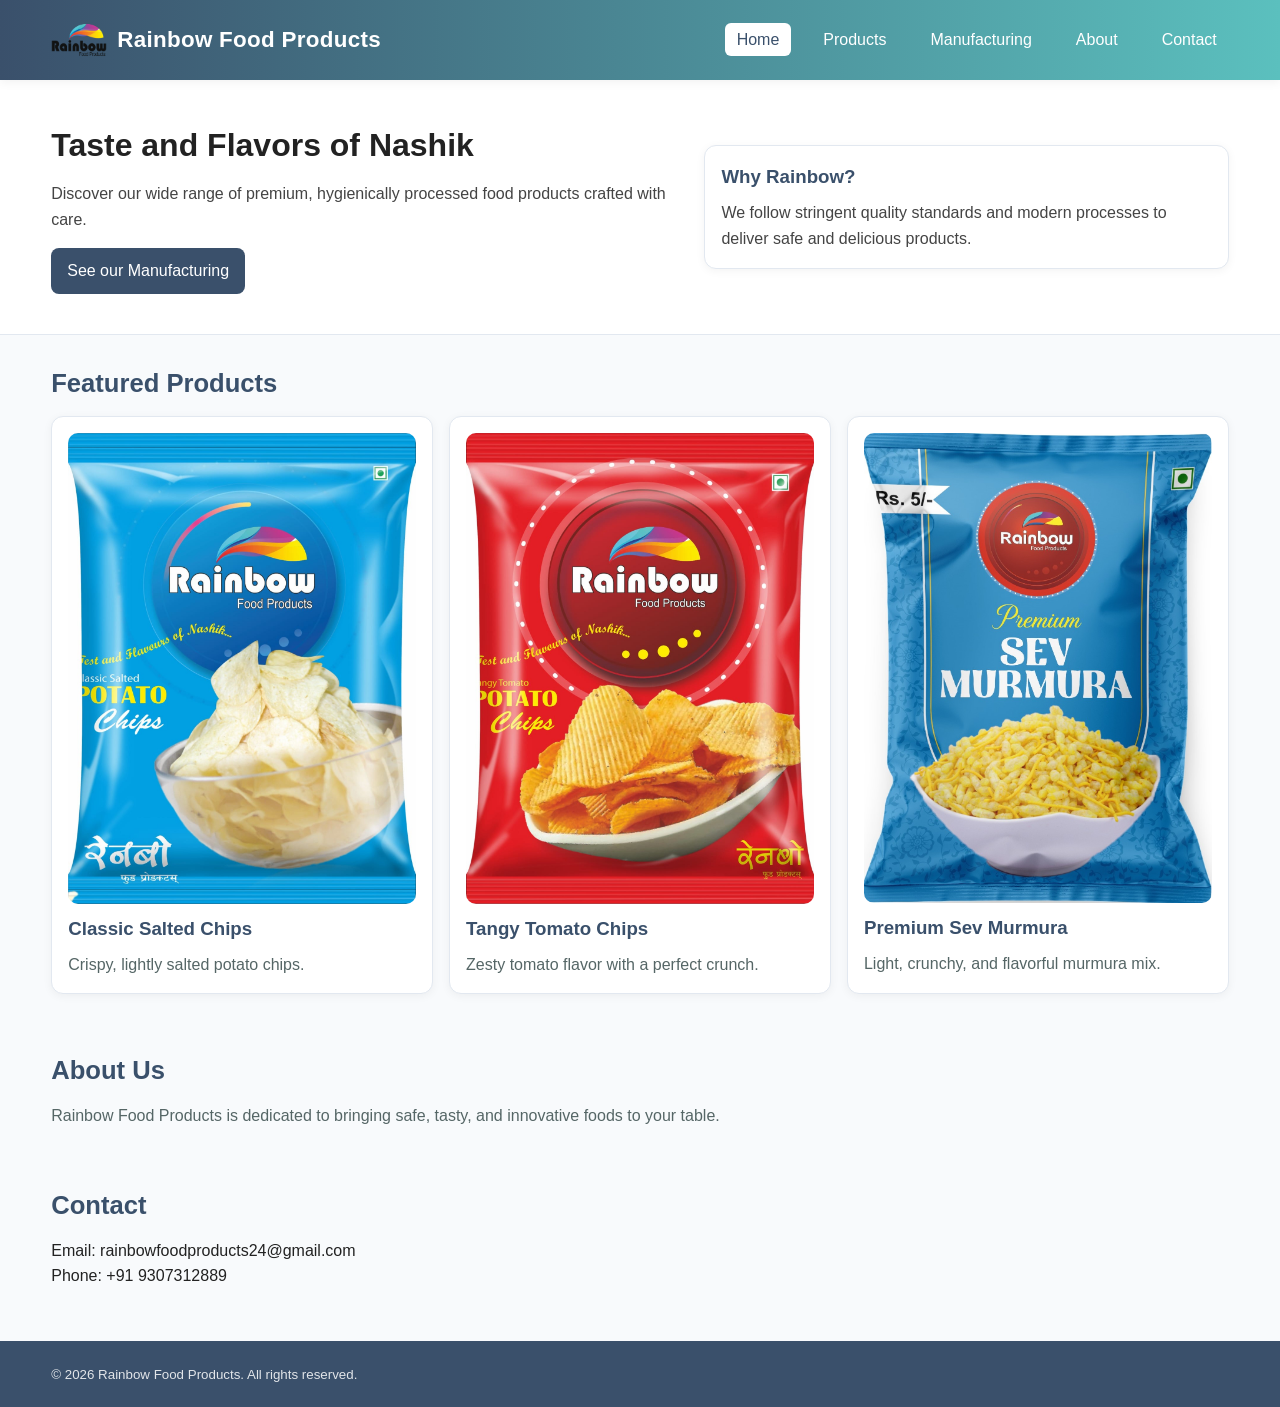
==== index.html @ 9e3a3440 "index updated, products updated" ====
<!DOCTYPE html>
<html lang="en">
<head>
    <meta charset="UTF-8">
    <meta name="viewport" content="width=device-width, initial-scale=1.0">
    <title>Rainbow Food Products</title>
    <link rel="stylesheet" href="style.css">
</head>
<body>
    <header class="header">
        <div class="container header-wrap">
            <div class="brand">
                <img src="logo-final.png" alt="Rainbow Food Products" class="brand-logo">
                <div class="brand-title">Rainbow Food Products</div>
            </div>
            <button class="menu-toggle" id="menuToggle" aria-label="Toggle menu">Menu</button>
            <nav class="nav" id="siteNav">
                <ul class="nav-list">
                    <li><a class="active" href="index.html">Home</a></li>
                    <li><a href="#products">Products</a></li>
                    <li><a href="Manufacturing.html">Manufacturing</a></li>
                    <li><a href="#about">About</a></li>
                    <li><a href="#contact">Contact</a></li>
                </ul>
            </nav>
        </div>
    </header>

    <main>
        <section class="hero">
            <div class="container hero-inner">
                <div>
                    <h1>Taste and Flavors of Nashik</h1>
                    <p class="muted">Discover our wide range of premium, hygienically processed food products crafted with care.</p>
                    <a href="Manufacturing.html" class="cta">See our Manufacturing</a>
                </div>
                <div class="card">
                    <h3>Why Rainbow?</h3>
                    <p>We follow stringent quality standards and modern processes to deliver safe and delicious products.</p>
                </div>
            </div>
        </section>

        <section id="products" class="section">
            <div class="container">
                <h2 class="section-title">Featured Products</h2>
                <div class="grid">
                    <article class="card">
                        <img class="product-image" src="Saltedchips.jpeg" alt="Classic Salted Potato Chips" loading="lazy">
                        <h3>Classic Salted Chips</h3>
                        <p class="muted">Crispy, lightly salted potato chips.</p>
                    </article>
                    <article class="card">
                        <img class="product-image" src="TomatoChips.jpeg" alt="Tangy Tomato Potato Chips" loading="lazy">
                        <h3>Tangy Tomato Chips</h3>
                        <p class="muted">Zesty tomato flavor with a perfect crunch.</p>
                    </article>
                    <article class="card">
                        <img class="product-image" src="Sevmurmura.jpeg" alt="Premium Sev Murmura" loading="lazy">
                        <h3>Premium Sev Murmura</h3>
                        <p class="muted">Light, crunchy, and flavorful murmura mix.</p>
                    </article>
                </div>
            </div>
        </section>

        <section id="about" class="section">
            <div class="container">
                <h2 class="section-title">About Us</h2>
                <p class="muted">Rainbow Food Products is dedicated to bringing safe, tasty, and innovative foods to your table.</p>
            </div>
        </section>

        <section id="contact" class="section">
            <div class="container">
                <h2 class="section-title">Contact</h2>
                <p>Email: rainbowfoodproducts24@gmail.com</p>
                <p>Phone: +91 9307312889</p>
            </div>
        </section>
    </main>

    <footer class="footer">
        <div class="container">
            <small>&copy; <span id="year"></span> Rainbow Food Products. All rights reserved.</small>
        </div>
    </footer>

    <script>
    const toggle = document.getElementById('menuToggle');
    const nav = document.getElementById('siteNav');
    toggle.addEventListener('click', () => {
        nav.classList.toggle('is-open');
    });
    document.getElementById('year').textContent = new Date().getFullYear();
    </script>
</body>
</html>
---- style.css ----
:root {
    --primary-700: #3a506b;
    --primary-500: #5bc0be;
    --accent: #ff6f61;
    --text: #222;
    --bg: #f8fafc;
    --card: #ffffff;
    --muted: #e2e8f0;
}

* {
    margin: 0;
    padding: 0;
    box-sizing: border-box;
}

html, body {
    height: 100%;
}

body {
    font-family: "Segoe UI", Arial, sans-serif;
    background: var(--bg);
    color: var(--text);
    line-height: 1.6;
    display: flex;
    flex-direction: column;
}

.container {
    width: 92%;
    max-width: 1200px;
    margin: 0 auto;
}

/* Header + Nav */
.header {
    background: linear-gradient(90deg, var(--primary-700), var(--primary-500));
    color: #fff;
    position: sticky;
    top: 0;
    z-index: 1000;
    box-shadow: 0 2px 10px rgba(0,0,0,.06);
}

.header-wrap {
    display: flex;
    align-items: center;
    justify-content: space-between;
    padding: 12px 0;
    gap: 16px;
}

.brand {
    display: flex;
    align-items: center;
    gap: 10px;
}

.brand-logo {
    width: 56px;
    height: 56px;
    object-fit: contain;
}

.brand-title {
    font-weight: 700;
    font-size: 1.4rem;
    letter-spacing: .3px;
}

.menu-toggle {
    display: none;
    appearance: none;
    background: transparent;
    border: 2px solid rgba(255,255,255,.65);
    color: #fff;
    border-radius: 8px;
    padding: 6px 10px;
    cursor: pointer;
}

.nav {
    display: block;
}

.nav-list {
    list-style: none;
    display: flex;
    gap: 20px;
}

.nav-list a {
    color: #fff;
    text-decoration: none;
    padding: 8px 12px;
    border-radius: 6px;
    transition: background .2s ease, color .2s ease;
}

.nav-list a:hover,
.nav-list a.active {
    background: #ffffff;
    color: var(--primary-700);
}

/* Main */
main {
    flex: 1 0 auto;
}

.hero {
    background: #ffffff;
    border-bottom: 1px solid var(--muted);
}

.hero-inner {
    padding: 40px 0;
    display: grid;
    grid-template-columns: 1.2fr 1fr;
    gap: 24px;
    align-items: center;
}

.hero h1 {
    font-size: 2rem;
    margin-bottom: 10px;
}

.hero p {
    color: #444;
}

.hero .cta {
    margin-top: 16px;
    display: inline-block;
    background: var(--primary-700);
    color: #fff;
    padding: 10px 16px;
    border-radius: 8px;
    text-decoration: none;
}

.section {
    padding: 28px 0;
}

.section-title {
    font-size: 1.6rem;
    margin-bottom: 12px;
    color: var(--primary-700);
}

.hero, .section { scroll-margin-top: 90px; }

.grid {
    display: grid;
    grid-template-columns: repeat(auto-fit, minmax(240px, 1fr));
    gap: 16px;
}

.card {
    background: var(--card);
    border: 1px solid var(--muted);
    border-radius: 12px;
    padding: 16px;
    box-shadow: 0 2px 10px rgba(0,0,0,.05);
}

.card h3 {
    color: var(--primary-700);
    margin-bottom: 8px;
}

.product-image {
    width: 100%;
    height: auto;
    border-radius: 10px;
    display: block;
    margin-bottom: 10px;
}

.muted {
    color: #566;
}

/* Footer */
.footer {
    background: var(--primary-700);
    color: #fff;
    padding: 20px 0;
    margin-top: 24px;
}

.footer small {
    opacity: .85;
}

/* Responsive */
@media (max-width: 900px) {
    .hero-inner {
        grid-template-columns: 1fr;
        padding: 28px 0;
    }
}

@media (max-width: 800px) {
    .menu-toggle { display: inline-flex; }
    .nav { display: none; }
    .nav.is-open { display: block; width: 100%; }
    .nav-list { flex-direction: column; padding: 12px 0; }
    .nav-list a { padding: 10px 12px; }
}
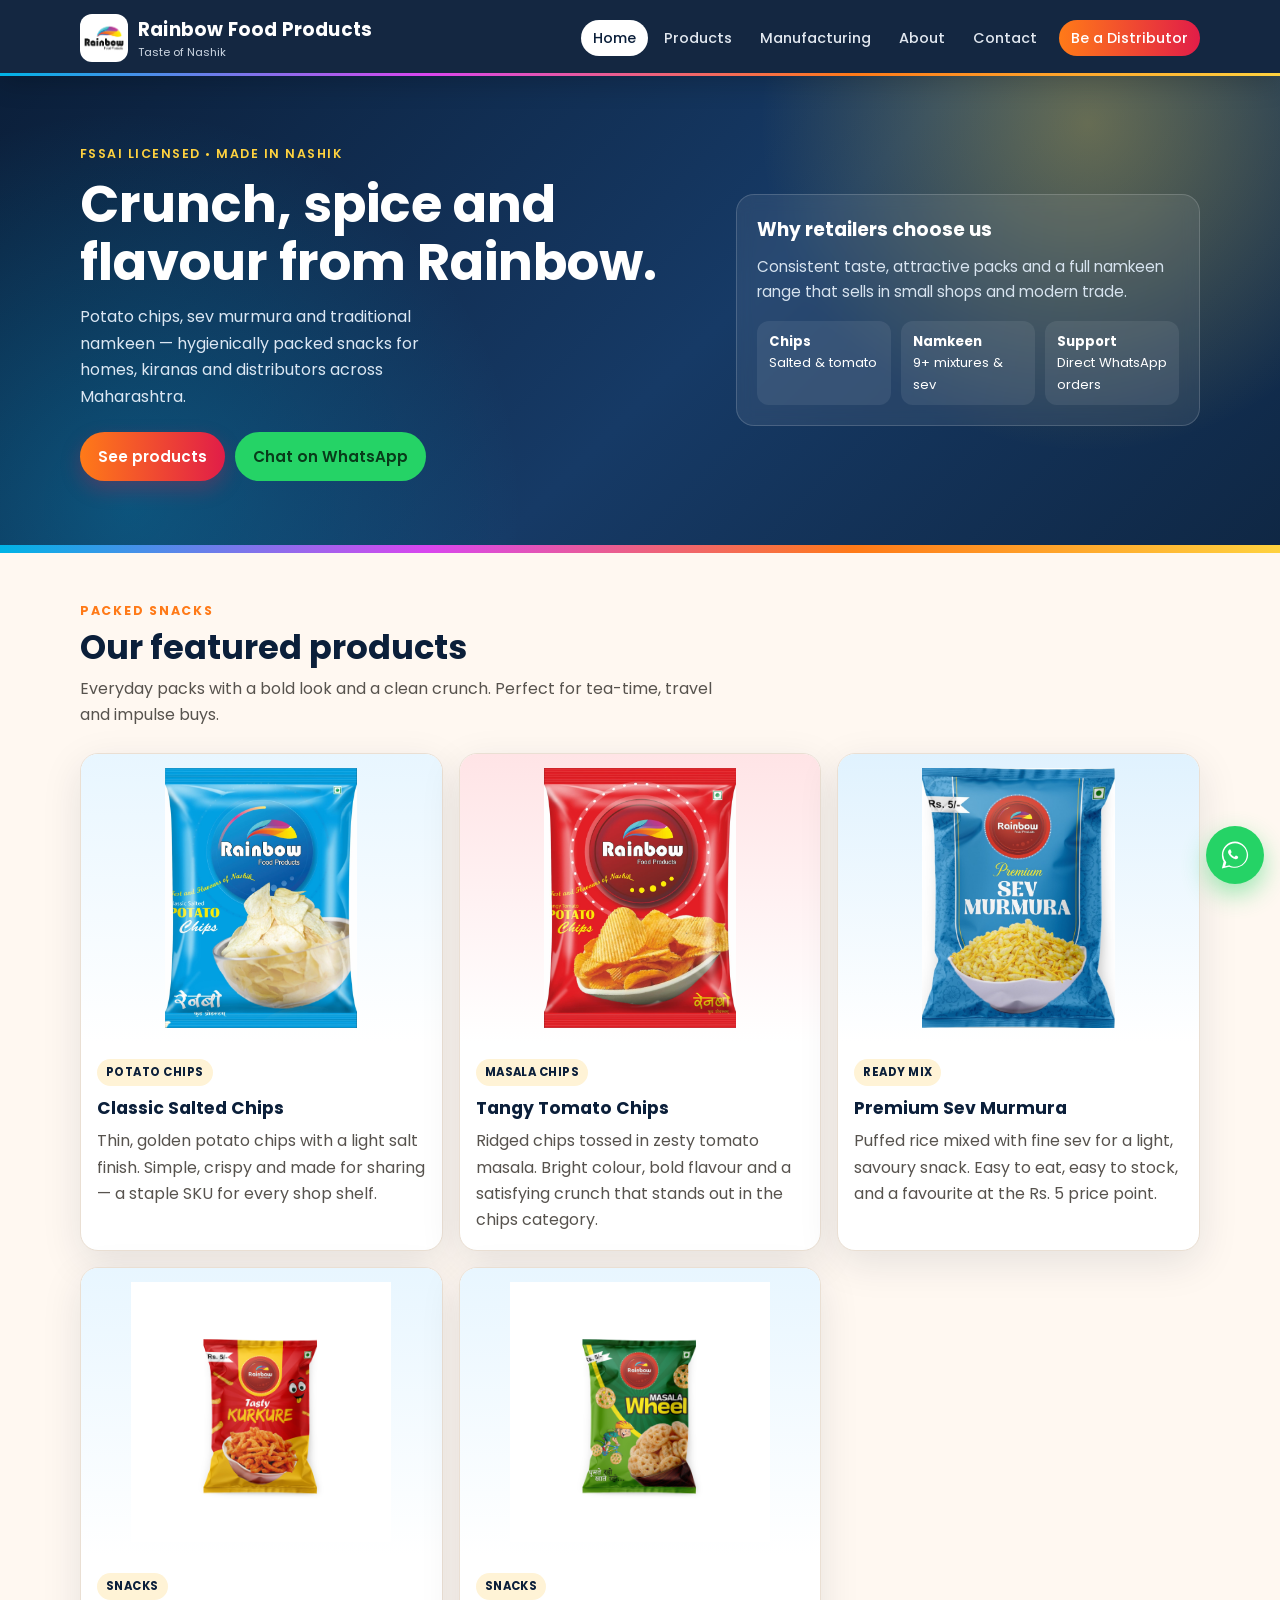
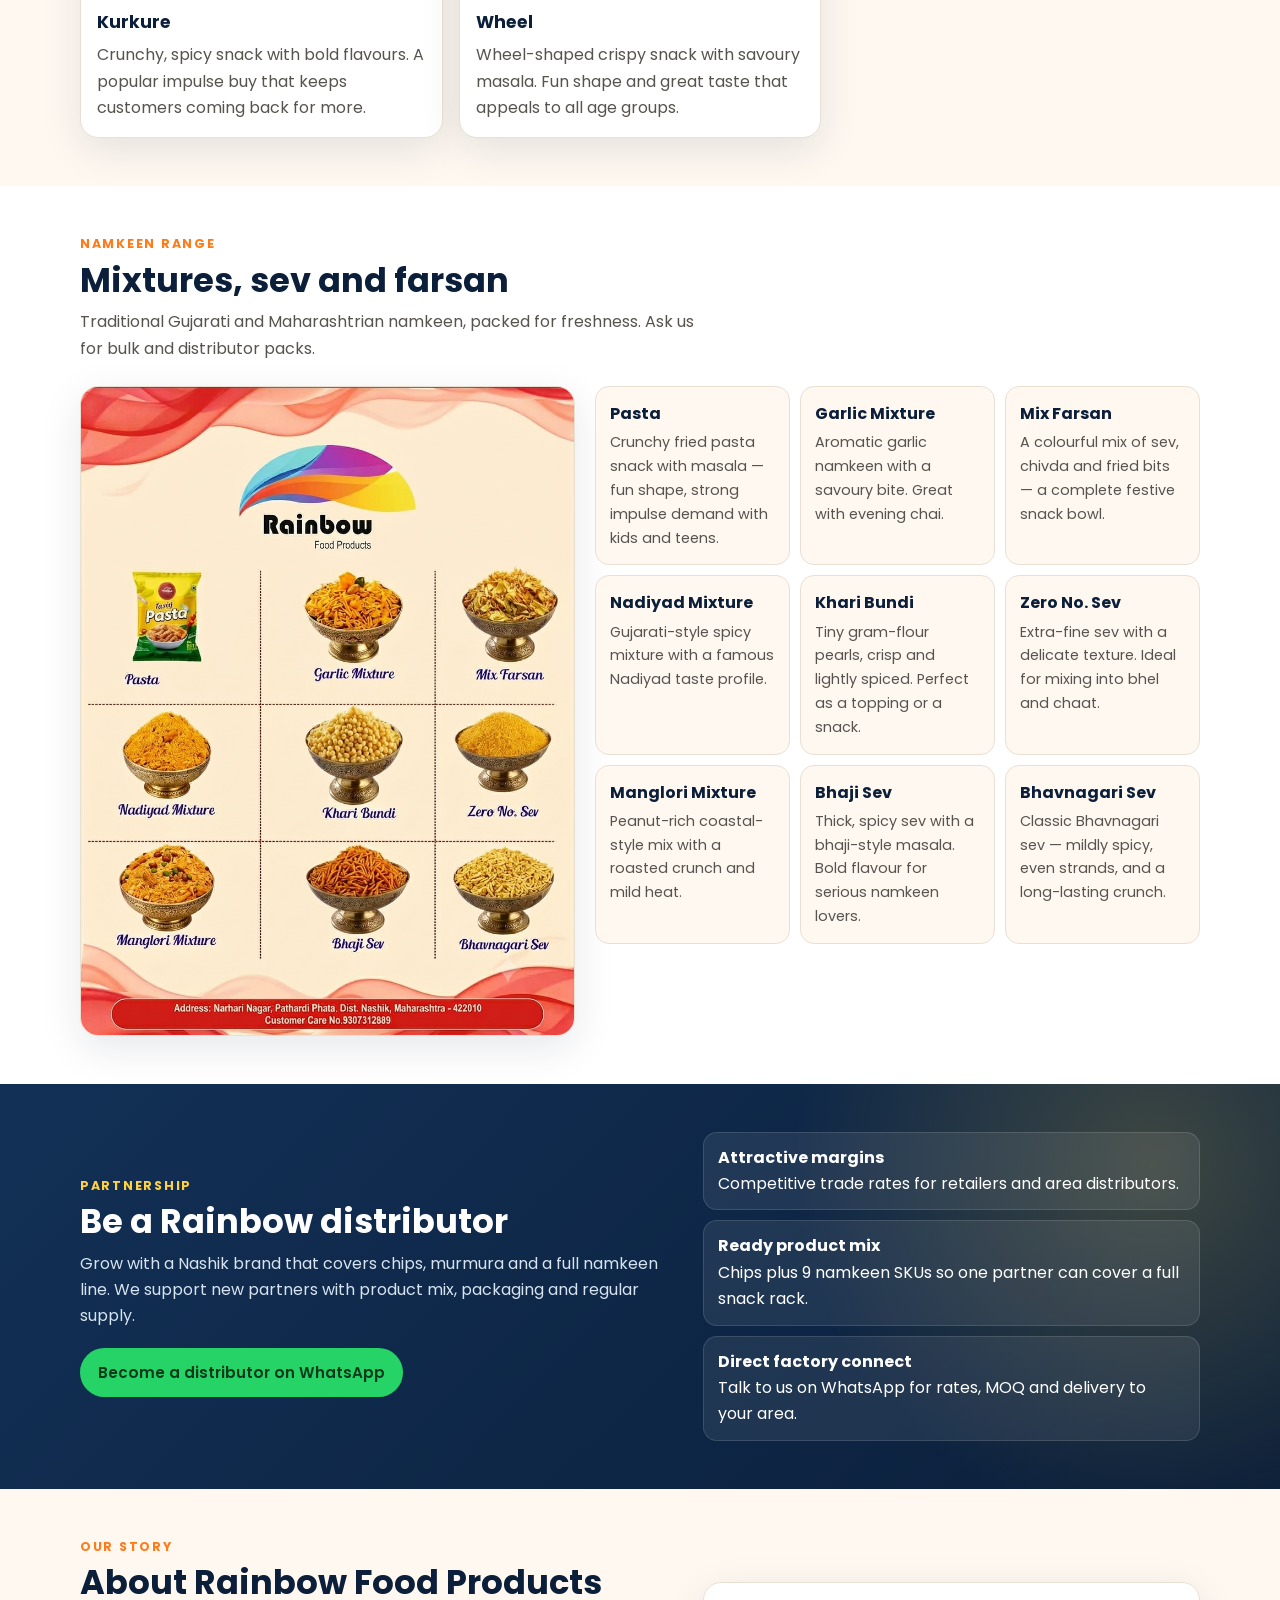
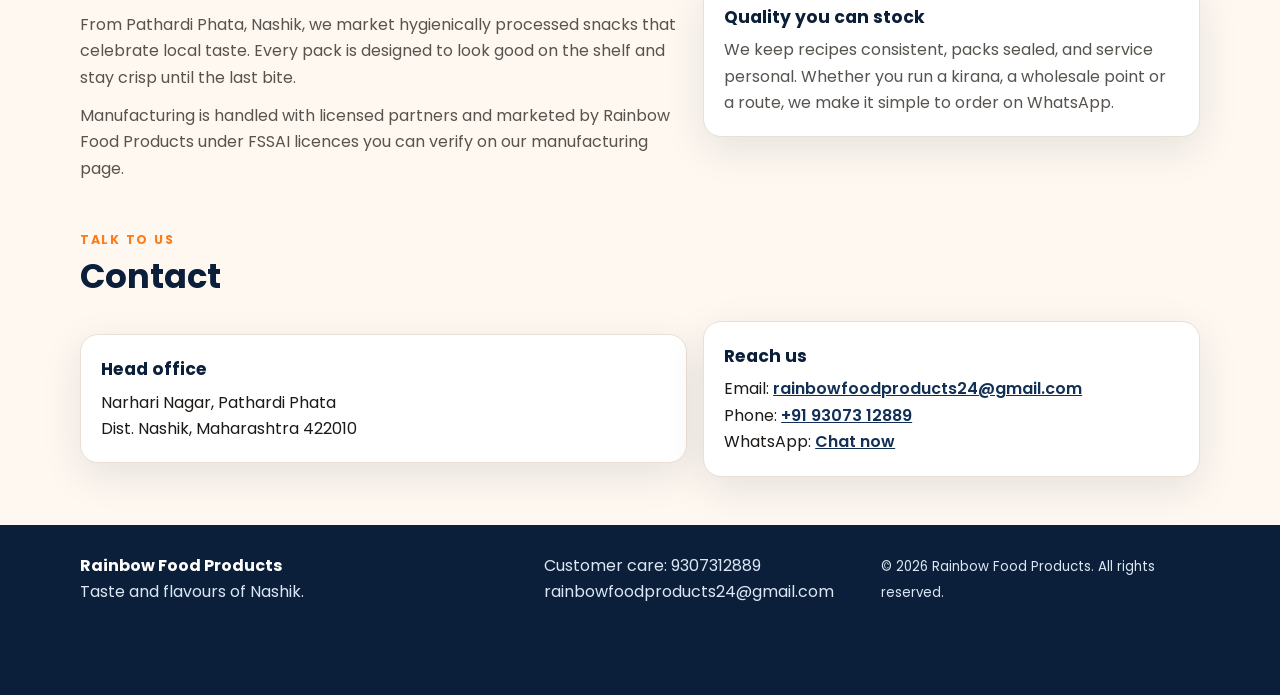
==== commit 75112bad: "new products added" ====
--- a/index.html
+++ b/index.html
@@ -3,17 +3,26 @@
 <head>
     <meta charset="UTF-8">
     <meta name="viewport" content="width=device-width, initial-scale=1.0">
-    <title>Rainbow Food Products</title>
+    <title>Rainbow Food Products | Taste of Nashik</title>
+    <link rel="preconnect" href="https://fonts.googleapis.com">
+    <link rel="preconnect" href="https://fonts.gstatic.com" crossorigin>
+    <link href="https://fonts.googleapis.com/css2?family=Poppins:wght@400;500;600;700&display=swap" rel="stylesheet">
     <link rel="stylesheet" href="style.css">
 </head>
 <body>
+    <a class="skip-link" href="#main">Skip to content</a>
     <header class="header">
         <div class="container header-wrap">
-            <div class="brand">
-                <img src="logo-final.png" alt="Rainbow Food Products" class="brand-logo">
-                <div class="brand-title">Rainbow Food Products</div>
-            </div>
-            <button class="menu-toggle" id="menuToggle" aria-label="Toggle menu">Menu</button>
+            <a class="brand" href="index.html">
+                <img src="logo-final.png" alt="Rainbow Food Products logo" class="brand-logo">
+                <div class="brand-copy">
+                    <div class="brand-title">Rainbow Food Products</div>
+                    <div class="brand-tag">Taste of Nashik</div>
+                </div>
+            </a>
+            <button class="menu-toggle" id="menuToggle" aria-label="Toggle menu" aria-expanded="false">
+                <span></span><span></span><span></span>
+            </button>
             <nav class="nav" id="siteNav">
                 <ul class="nav-list">
                     <li><a class="active" href="index.html">Home</a></li>
@@ -21,80 +30,244 @@
                     <li><a href="Manufacturing.html">Manufacturing</a></li>
                     <li><a href="#about">About</a></li>
                     <li><a href="#contact">Contact</a></li>
+                    <li><a class="nav-cta" href="#distributor">Be a Distributor</a></li>
                 </ul>
             </nav>
         </div>
     </header>
 
-    <main>
+    <main id="main">
         <section class="hero">
             <div class="container hero-inner">
                 <div>
-                    <h1>Taste and Flavors of Nashik</h1>
-                    <p class="muted">Discover our wide range of premium, hygienically processed food products crafted with care.</p>
-                    <a href="Manufacturing.html" class="cta">See our Manufacturing</a>
-                </div>
-                <div class="card">
-                    <h3>Why Rainbow?</h3>
-                    <p>We follow stringent quality standards and modern processes to deliver safe and delicious products.</p>
+                    <p class="eyebrow">FSSAI licensed • Made in Nashik</p>
+                    <h1>Crunch, spice and flavour from Rainbow.</h1>
+                    <p class="lead">Potato chips, sev murmura and traditional namkeen — hygienically packed snacks for homes, kiranas and distributors across Maharashtra.</p>
+                    <div class="hero-actions">
+                        <a class="btn btn-primary" href="#products">See products</a>
+                        <a class="btn btn-whatsapp" href="https://wa.me/919307312889?text=Hello%20Rainbow%20Food%20Products%2C%20I%20want%20to%20enquire%20about%20your%20products." target="_blank" rel="noopener">Chat on WhatsApp</a>
+                    </div>
+                </div>
+                <div class="hero-card">
+                    <h3>Why retailers choose us</h3>
+                    <p>Consistent taste, attractive packs and a full namkeen range that sells in small shops and modern trade.</p>
+                    <div class="trust-row">
+                        <div class="trust-item"><strong>Chips</strong> Salted & tomato</div>
+                        <div class="trust-item"><strong>Namkeen</strong> 9+ mixtures & sev</div>
+                        <div class="trust-item"><strong>Support</strong> Direct WhatsApp orders</div>
+                    </div>
                 </div>
             </div>
         </section>
 
         <section id="products" class="section">
             <div class="container">
-                <h2 class="section-title">Featured Products</h2>
-                <div class="grid">
-                    <article class="card">
-                        <img class="product-image" src="Saltedchips.jpeg" alt="Classic Salted Potato Chips" loading="lazy">
-                        <h3>Classic Salted Chips</h3>
-                        <p class="muted">Crispy, lightly salted potato chips.</p>
-                    </article>
-                    <article class="card">
-                        <img class="product-image" src="TomatoChips.jpeg" alt="Tangy Tomato Potato Chips" loading="lazy">
-                        <h3>Tangy Tomato Chips</h3>
-                        <p class="muted">Zesty tomato flavor with a perfect crunch.</p>
-                    </article>
-                    <article class="card">
-                        <img class="product-image" src="Sevmurmura.jpeg" alt="Premium Sev Murmura" loading="lazy">
-                        <h3>Premium Sev Murmura</h3>
-                        <p class="muted">Light, crunchy, and flavorful murmura mix.</p>
-                    </article>
-                </div>
+                <div class="section-head">
+                    <p class="section-kicker">Packed snacks</p>
+                    <h2 class="section-title">Our featured products</h2>
+                    <p class="section-copy">Everyday packs with a bold look and a clean crunch. Perfect for tea-time, travel and impulse buys.</p>
+                </div>
+                <div class="grid product-grid">
+                    <article class="card">
+                        <div class="product-image-wrap">
+                            <img class="product-image" src="Saltedchips.jpeg" alt="Rainbow Classic Salted Potato Chips pack" loading="lazy">
+                        </div>
+                        <div class="card-body">
+                            <span class="chip">Potato chips</span>
+                            <h3>Classic Salted Chips</h3>
+                            <p class="muted">Thin, golden potato chips with a light salt finish. Simple, crispy and made for sharing — a staple SKU for every shop shelf.</p>
+                        </div>
+                    </article>
+                    <article class="card">
+                        <div class="product-image-wrap tomato">
+                            <img class="product-image" src="TomatoChips.jpeg" alt="Rainbow Tangy Tomato Potato Chips pack" loading="lazy">
+                        </div>
+                        <div class="card-body">
+                            <span class="chip">Masala chips</span>
+                            <h3>Tangy Tomato Chips</h3>
+                            <p class="muted">Ridged chips tossed in zesty tomato masala. Bright colour, bold flavour and a satisfying crunch that stands out in the chips category.</p>
+                        </div>
+                    </article>
+                    <article class="card">
+                        <div class="product-image-wrap sev">
+                            <img class="product-image" src="Sevmurmura.jpeg" alt="Rainbow Premium Sev Murmura pack" loading="lazy">
+                        </div>
+                        <div class="card-body">
+                            <span class="chip">Ready mix</span>
+                            <h3>Premium Sev Murmura</h3>
+                            <p class="muted">Puffed rice mixed with fine sev for a light, savoury snack. Easy to eat, easy to stock, and a favourite at the Rs. 5 price point.</p>
+                        </div>
+                    </article>
+                    <article class="card">
+                        <div class="product-image-wrap">
+                            <img class="product-image" src="kurkure.jpeg" alt="Rainbow Kurkure pack" loading="lazy">
+                        </div>
+                        <div class="card-body">
+                            <span class="chip">Snacks</span>
+                            <h3>Kurkure</h3>
+                            <p class="muted">Crunchy, spicy snack with bold flavours. A popular impulse buy that keeps customers coming back for more.</p>
+                        </div>
+                    </article>
+                    <article class="card">
+                        <div class="product-image-wrap">
+                            <img class="product-image" src="wheel.jpeg" alt="Rainbow Wheel snack pack" loading="lazy">
+                        </div>
+                        <div class="card-body">
+                            <span class="chip">Snacks</span>
+                            <h3>Wheel</h3>
+                            <p class="muted">Wheel-shaped crispy snack with savoury masala. Fun shape and great taste that appeals to all age groups.</p>
+                        </div>
+                    </article>
+                </div>
+            </div>
+        </section>
+
+        <section id="namkeen" class="section namkeen">
+            <div class="container">
+                <div class="section-head">
+                    <p class="section-kicker">Namkeen range</p>
+                    <h2 class="section-title">Mixtures, sev and farsan</h2>
+                    <p class="section-copy">Traditional Gujarati and Maharashtrian namkeen, packed for freshness. Ask us for bulk and distributor packs.</p>
+                </div>
+                <div class="brochure-panel">
+                    <figure class="brochure-shot">
+                        <img src="Brochure.png" alt="Rainbow Food Products namkeen brochure showing pasta, mixtures and sev">
+                    </figure>
+                    <!-- <figure class="brochure-shot">
+                        <img src="packets_brouche.png" alt="Rainbow Food Products packets brochure">
+                    </figure> -->
+                    <div class="namkeen-grid">
+                        <article class="namkeen-item">
+                            <h3>Pasta</h3>
+                            <p>Crunchy fried pasta snack with masala — fun shape, strong impulse demand with kids and teens.</p>
+                        </article>
+                        <article class="namkeen-item">
+                            <h3>Garlic Mixture</h3>
+                            <p>Aromatic garlic namkeen with a savoury bite. Great with evening chai.</p>
+                        </article>
+                        <article class="namkeen-item">
+                            <h3>Mix Farsan</h3>
+                            <p>A colourful mix of sev, chivda and fried bits — a complete festive snack bowl.</p>
+                        </article>
+                        <article class="namkeen-item">
+                            <h3>Nadiyad Mixture</h3>
+                            <p>Gujarati-style spicy mixture with a famous Nadiyad taste profile.</p>
+                        </article>
+                        <article class="namkeen-item">
+                            <h3>Khari Bundi</h3>
+                            <p>Tiny gram-flour pearls, crisp and lightly spiced. Perfect as a topping or a snack.</p>
+                        </article>
+                        <article class="namkeen-item">
+                            <h3>Zero No. Sev</h3>
+                            <p>Extra-fine sev with a delicate texture. Ideal for mixing into bhel and chaat.</p>
+                        </article>
+                        <article class="namkeen-item">
+                            <h3>Manglori Mixture</h3>
+                            <p>Peanut-rich coastal-style mix with a roasted crunch and mild heat.</p>
+                        </article>
+                        <article class="namkeen-item">
+                            <h3>Bhaji Sev</h3>
+                            <p>Thick, spicy sev with a bhaji-style masala. Bold flavour for serious namkeen lovers.</p>
+                        </article>
+                        <article class="namkeen-item">
+                            <h3>Bhavnagari Sev</h3>
+                            <p>Classic Bhavnagari sev — mildly spicy, even strands, and a long-lasting crunch.</p>
+                        </article>
+                    </div>
+                </div>
+            </div>
+        </section>
+
+        <section id="distributor" class="section distributor">
+            <div class="container distributor-box">
+                <div>
+                    <p class="section-kicker">Partnership</p>
+                    <h2 class="section-title">Be a Rainbow distributor</h2>
+                    <p class="section-copy">Grow with a Nashik brand that covers chips, murmura and a full namkeen line. We support new partners with product mix, packaging and regular supply.</p>
+                    <div class="hero-actions" style="margin-top: 18px;">
+                        <a class="btn btn-whatsapp" href="https://wa.me/919307312889?text=Hello%20Rainbow%20Food%20Products%2C%20I%20am%20interested%20in%20becoming%20a%20distributor.%20Please%20share%20details." target="_blank" rel="noopener">Become a distributor on WhatsApp</a>
+                    </div>
+                </div>
+                <ul class="perk-list">
+                    <li><strong>Attractive margins</strong><br>Competitive trade rates for retailers and area distributors.</li>
+                    <li><strong>Ready product mix</strong><br>Chips plus 9 namkeen SKUs so one partner can cover a full snack rack.</li>
+                    <li><strong>Direct factory connect</strong><br>Talk to us on WhatsApp for rates, MOQ and delivery to your area.</li>
+                </ul>
             </div>
         </section>
 
         <section id="about" class="section">
+            <div class="container about-grid">
+                <div>
+                    <p class="section-kicker">Our story</p>
+                    <h2 class="section-title">About Rainbow Food Products</h2>
+                    <p class="section-copy">From Pathardi Phata, Nashik, we market hygienically processed snacks that celebrate local taste. Every pack is designed to look good on the shelf and stay crisp until the last bite.</p>
+                    <p class="section-copy" style="margin-top: 12px;">Manufacturing is handled with licensed partners and marketed by Rainbow Food Products under FSSAI licences you can verify on our manufacturing page.</p>
+                </div>
+                <article class="card info-card">
+                    <h3>Quality you can stock</h3>
+                    <p class="muted">We keep recipes consistent, packs sealed, and service personal. Whether you run a kirana, a wholesale point or a route, we make it simple to order on WhatsApp.</p>
+                </article>
+            </div>
+        </section>
+
+        <section id="contact" class="section" style="padding-top: 0;">
             <div class="container">
-                <h2 class="section-title">About Us</h2>
-                <p class="muted">Rainbow Food Products is dedicated to bringing safe, tasty, and innovative foods to your table.</p>
-            </div>
-        </section>
-
-        <section id="contact" class="section">
-            <div class="container">
-                <h2 class="section-title">Contact</h2>
-                <p>Email: rainbowfoodproducts24@gmail.com</p>
-                <p>Phone: +91 9307312889</p>
+                <div class="section-head">
+                    <p class="section-kicker">Talk to us</p>
+                    <h2 class="section-title">Contact</h2>
+                </div>
+                <div class="info-grid">
+                    <article class="card info-card">
+                        <h3>Head office</h3>
+                        <p>Narhari Nagar, Pathardi Phata<br>Dist. Nashik, Maharashtra 422010</p>
+                    </article>
+                    <article class="card info-card">
+                        <h3>Reach us</h3>
+                        <p>Email: <a href="mailto:rainbowfoodproducts24@gmail.com">rainbowfoodproducts24@gmail.com</a></p>
+                        <p>Phone: <a href="tel:+919307312889">+91 93073 12889</a></p>
+                        <p>WhatsApp: <a href="https://wa.me/919307312889" target="_blank" rel="noopener">Chat now</a></p>
+                    </article>
+                </div>
             </div>
         </section>
     </main>
 
     <footer class="footer">
-        <div class="container">
-            <small>&copy; <span id="year"></span> Rainbow Food Products. All rights reserved.</small>
+        <div class="container footer-wrap">
+            <div>
+                <strong>Rainbow Food Products</strong>
+                <p>Taste and flavours of Nashik.</p>
+            </div>
+            <div>
+                <p>Customer care: 9307312889</p>
+                <p>rainbowfoodproducts24@gmail.com</p>
+            </div>
+            <div>
+                <small>&copy; <span id="year"></span> Rainbow Food Products. All rights reserved.</small>
+            </div>
         </div>
     </footer>
+
+    <a class="wa-float" href="https://wa.me/919307312889?text=Hello%20Rainbow%20Food%20Products%2C%20I%20would%20like%20to%20know%20more." target="_blank" rel="noopener" aria-label="Chat on WhatsApp">
+        <svg viewBox="0 0 32 32" aria-hidden="true"><path d="M19.11 17.47c-.27-.14-1.6-.79-1.85-.88-.25-.09-.43-.14-.61.14-.18.27-.7.88-.86 1.06-.16.18-.32.2-.59.07-.27-.14-1.15-.42-2.19-1.35-.81-.72-1.36-1.61-1.52-1.88-.16-.27-.02-.42.12-.55.12-.12.27-.32.41-.48.14-.16.18-.27.27-.45.09-.18.05-.34-.02-.48-.07-.14-.61-1.47-.84-2.01-.22-.53-.45-.46-.61-.46h-.52c-.18 0-.48.07-.73.34-.25.27-.96.94-.96 2.29s.98 2.65 1.12 2.83c.14.18 1.93 2.95 4.67 4.14 1.74.75 2.18.82 2.96.69.45-.08 1.6-.65 1.83-1.28.23-.63.23-1.17.16-1.28-.07-.11-.25-.18-.52-.32zM16.02 28.5h-.02c-2.13 0-4.23-.57-6.06-1.66L5.5 28l1.2-4.35A12.44 12.44 0 0 1 3.5 16c0-6.9 5.62-12.5 12.53-12.5 3.35 0 6.5 1.3 8.87 3.67A12.44 12.44 0 0 1 28.55 16c0 6.9-5.62 12.5-12.53 12.5zm0-27C8.42 1.5 2.02 7.9 2.02 16c0 2.47.65 4.88 1.89 7.01L2 30.5l7.66-1.84A13.97 13.97 0 0 0 16 29.5c7.6 0 14-6.4 14-13.5S23.6 1.5 16.02 1.5z"/></svg>
+        <span>WhatsApp</span>
+    </a>
 
     <script>
     const toggle = document.getElementById('menuToggle');
     const nav = document.getElementById('siteNav');
     toggle.addEventListener('click', () => {
-        nav.classList.toggle('is-open');
+        const open = nav.classList.toggle('is-open');
+        toggle.setAttribute('aria-expanded', open);
+    });
+    nav.querySelectorAll('a').forEach((link) => {
+        link.addEventListener('click', () => {
+            nav.classList.remove('is-open');
+            toggle.setAttribute('aria-expanded', 'false');
+        });
     });
     document.getElementById('year').textContent = new Date().getFullYear();
     </script>
 </body>
 </html>
-
-
--- a/style.css
+++ b/style.css
@@ -1,11 +1,20 @@
 :root {
-    --primary-700: #3a506b;
-    --primary-500: #5bc0be;
-    --accent: #ff6f61;
-    --text: #222;
-    --bg: #f8fafc;
-    --card: #ffffff;
-    --muted: #e2e8f0;
+    --navy: #0b1f3a;
+    --navy-soft: #123056;
+    --cyan: #00b4e6;
+    --magenta: #d946ef;
+    --orange: #ff7a18;
+    --gold: #ffd23f;
+    --red: #e11d48;
+    --cream: #fff8f1;
+    --surface: #ffffff;
+    --text: #1c1917;
+    --muted: #57534e;
+    --line: #eadfd3;
+    --whatsapp: #25d366;
+    --shadow: 0 12px 40px rgba(11, 31, 58, 0.1);
+    --radius: 18px;
+    --header-h: 76px;
 }
 
 * {
@@ -14,202 +23,676 @@
     box-sizing: border-box;
 }
 
-html, body {
-    height: 100%;
+html {
+    scroll-behavior: smooth;
 }
 
 body {
-    font-family: "Segoe UI", Arial, sans-serif;
-    background: var(--bg);
+    font-family: "Poppins", "Segoe UI", Arial, sans-serif;
+    background: var(--cream);
     color: var(--text);
-    line-height: 1.6;
-    display: flex;
-    flex-direction: column;
+    line-height: 1.65;
+    min-height: 100%;
+}
+
+img {
+    max-width: 100%;
+    display: block;
+}
+
+a {
+    color: inherit;
 }
 
 .container {
-    width: 92%;
-    max-width: 1200px;
+    width: min(1120px, calc(100% - 32px));
     margin: 0 auto;
 }
 
-/* Header + Nav */
+.skip-link {
+    position: absolute;
+    left: -999px;
+    top: 8px;
+}
+
+.skip-link:focus {
+    left: 12px;
+    z-index: 2000;
+    background: #fff;
+    padding: 8px 12px;
+    border-radius: 8px;
+}
+
+/* Header */
 .header {
-    background: linear-gradient(90deg, var(--primary-700), var(--primary-500));
-    color: #fff;
-    position: sticky;
+    position: fixed;
     top: 0;
+    left: 0;
+    right: 0;
     z-index: 1000;
-    box-shadow: 0 2px 10px rgba(0,0,0,.06);
+    background: rgba(11, 31, 58, 0.96);
+    backdrop-filter: blur(10px);
+    box-shadow: 0 8px 24px rgba(0, 0, 0, 0.18);
+}
+
+.header::after {
+    content: "";
+    position: absolute;
+    left: 0;
+    right: 0;
+    bottom: 0;
+    height: 3px;
+    background: linear-gradient(90deg, var(--cyan), var(--magenta), var(--orange), var(--gold));
 }
 
 .header-wrap {
     display: flex;
     align-items: center;
     justify-content: space-between;
-    padding: 12px 0;
-    gap: 16px;
+    min-height: var(--header-h);
+    gap: 12px;
 }
 
 .brand {
     display: flex;
     align-items: center;
     gap: 10px;
+    text-decoration: none;
+    color: #fff;
+    min-width: 0;
 }
 
 .brand-logo {
-    width: 56px;
-    height: 56px;
+    width: 48px;
+    height: 48px;
     object-fit: contain;
+    background: #fff;
+    border-radius: 12px;
+    padding: 4px;
+    flex-shrink: 0;
+}
+
+.brand-copy {
+    min-width: 0;
 }
 
 .brand-title {
     font-weight: 700;
-    font-size: 1.4rem;
-    letter-spacing: .3px;
+    font-size: 0.98rem;
+    letter-spacing: 0.2px;
+    white-space: nowrap;
+}
+
+.brand-tag {
+    font-size: 0.7rem;
+    color: #cbd5e1;
+    margin-top: -2px;
 }
 
 .menu-toggle {
     display: none;
-    appearance: none;
-    background: transparent;
-    border: 2px solid rgba(255,255,255,.65);
-    color: #fff;
-    border-radius: 8px;
-    padding: 6px 10px;
+    width: 44px;
+    height: 44px;
+    border: 0;
+    border-radius: 12px;
+    background: rgba(255, 255, 255, 0.08);
     cursor: pointer;
-}
-
-.nav {
+    flex-direction: column;
+    align-items: center;
+    justify-content: center;
+    gap: 5px;
+}
+
+.menu-toggle span {
     display: block;
+    width: 20px;
+    height: 2px;
+    background: #fff;
+    border-radius: 2px;
+    transition: transform 0.2s ease, opacity 0.2s ease;
 }
 
 .nav-list {
     list-style: none;
     display: flex;
-    gap: 20px;
+    align-items: center;
+    gap: 4px;
 }
 
 .nav-list a {
-    color: #fff;
+    color: #e2e8f0;
     text-decoration: none;
+    font-size: 0.9rem;
+    font-weight: 500;
     padding: 8px 12px;
-    border-radius: 6px;
-    transition: background .2s ease, color .2s ease;
+    border-radius: 999px;
+    white-space: nowrap;
 }
 
 .nav-list a:hover,
 .nav-list a.active {
-    background: #ffffff;
-    color: var(--primary-700);
-}
-
-/* Main */
+    background: #fff;
+    color: var(--navy);
+}
+
+.nav-list a.nav-cta {
+    background: linear-gradient(90deg, var(--orange), var(--red));
+    color: #fff;
+    margin-left: 6px;
+}
+
+.nav-list a.nav-cta:hover {
+    background: #fff;
+    color: var(--red);
+}
+
 main {
-    flex: 1 0 auto;
-}
-
+    padding-top: var(--header-h);
+}
+
+.section,
+.hero,
+.page-hero {
+    scroll-margin-top: calc(var(--header-h) + 12px);
+}
+
+/* Hero */
 .hero {
-    background: #ffffff;
-    border-bottom: 1px solid var(--muted);
+    position: relative;
+    overflow: hidden;
+    color: #fff;
+    background:
+        radial-gradient(circle at 85% 10%, rgba(255, 210, 63, 0.35), transparent 28%),
+        radial-gradient(circle at 10% 90%, rgba(0, 180, 230, 0.28), transparent 32%),
+        linear-gradient(135deg, #0b1f3a 0%, #163a66 55%, #0f2744 100%);
+}
+
+.hero::after {
+    content: "";
+    position: absolute;
+    left: 0;
+    right: 0;
+    bottom: 0;
+    height: 8px;
+    background: linear-gradient(90deg, var(--cyan), var(--magenta), var(--orange), var(--gold));
 }
 
 .hero-inner {
-    padding: 40px 0;
-    display: grid;
-    grid-template-columns: 1.2fr 1fr;
-    gap: 24px;
-    align-items: center;
+    display: grid;
+    gap: 28px;
+    padding: 36px 0 48px;
+}
+
+.eyebrow {
+    display: inline-flex;
+    align-items: center;
+    gap: 8px;
+    font-size: 0.78rem;
+    letter-spacing: 0.12em;
+    text-transform: uppercase;
+    color: var(--gold);
+    font-weight: 600;
+    margin-bottom: 10px;
 }
 
 .hero h1 {
-    font-size: 2rem;
-    margin-bottom: 10px;
-}
-
-.hero p {
-    color: #444;
-}
-
-.hero .cta {
+    font-size: clamp(1.8rem, 7vw, 3.2rem);
+    line-height: 1.15;
+    margin-bottom: 12px;
+}
+
+.hero p.lead {
+    color: #dbe7f3;
+    max-width: 38ch;
+    margin-bottom: 22px;
+}
+
+.hero-actions {
+    display: flex;
+    flex-wrap: wrap;
+    gap: 10px;
+}
+
+.btn {
+    display: inline-flex;
+    align-items: center;
+    justify-content: center;
+    gap: 8px;
+    text-decoration: none;
+    border: 0;
+    cursor: pointer;
+    font-weight: 600;
+    font-size: 0.95rem;
+    padding: 12px 18px;
+    border-radius: 999px;
+    transition: transform 0.15s ease, box-shadow 0.15s ease;
+}
+
+.btn:active {
+    transform: translateY(1px);
+}
+
+.btn-primary {
+    background: linear-gradient(90deg, var(--orange), var(--red));
+    color: #fff;
+    box-shadow: 0 8px 20px rgba(225, 29, 72, 0.28);
+}
+
+.btn-ghost {
+    background: rgba(255, 255, 255, 0.1);
+    color: #fff;
+    border: 1px solid rgba(255, 255, 255, 0.22);
+}
+
+.btn-whatsapp {
+    background: var(--whatsapp);
+    color: #083b1a;
+}
+
+.hero-card {
+    background: rgba(255, 255, 255, 0.08);
+    border: 1px solid rgba(255, 255, 255, 0.16);
+    border-radius: var(--radius);
+    padding: 20px;
+    backdrop-filter: blur(8px);
+}
+
+.hero-card h3 {
+    margin-bottom: 8px;
+}
+
+.hero-card p {
+    color: #d7e3ef;
+    font-size: 0.95rem;
+}
+
+.trust-row {
+    display: grid;
+    grid-template-columns: 1fr 1fr;
+    gap: 10px;
     margin-top: 16px;
-    display: inline-block;
-    background: var(--primary-700);
-    color: #fff;
-    padding: 10px 16px;
-    border-radius: 8px;
-    text-decoration: none;
-}
-
+}
+
+.trust-item {
+    background: rgba(255, 255, 255, 0.08);
+    border-radius: 12px;
+    padding: 10px 12px;
+    font-size: 0.82rem;
+}
+
+.trust-item strong {
+    display: block;
+    color: #fff;
+}
+
+/* Sections */
 .section {
-    padding: 28px 0;
+    padding: 48px 0;
+}
+
+.section-head {
+    max-width: 640px;
+    margin-bottom: 24px;
+}
+
+.section-kicker {
+    color: var(--orange);
+    font-size: 0.78rem;
+    font-weight: 700;
+    letter-spacing: 0.14em;
+    text-transform: uppercase;
 }
 
 .section-title {
-    font-size: 1.6rem;
-    margin-bottom: 12px;
-    color: var(--primary-700);
-}
-
-.hero, .section { scroll-margin-top: 90px; }
+    font-size: clamp(1.5rem, 4vw, 2.1rem);
+    color: var(--navy);
+    line-height: 1.2;
+    margin: 6px 0 8px;
+}
+
+.section-copy {
+    color: var(--muted);
+}
 
 .grid {
     display: grid;
-    grid-template-columns: repeat(auto-fit, minmax(240px, 1fr));
     gap: 16px;
 }
 
+.product-grid {
+    grid-template-columns: 1fr;
+}
+
 .card {
-    background: var(--card);
-    border: 1px solid var(--muted);
-    border-radius: 12px;
+    background: var(--surface);
+    border: 1px solid var(--line);
+    border-radius: var(--radius);
+    overflow: hidden;
+    box-shadow: var(--shadow);
+}
+
+.card-body {
     padding: 16px;
-    box-shadow: 0 2px 10px rgba(0,0,0,.05);
 }
 
 .card h3 {
-    color: var(--primary-700);
-    margin-bottom: 8px;
+    color: var(--navy);
+    font-size: 1.08rem;
+    margin-bottom: 6px;
+}
+
+.product-image-wrap {
+    background: linear-gradient(180deg, #e8f6ff, #fff);
+    padding: 14px;
+    min-height: 220px;
+    display: flex;
+    align-items: center;
+    justify-content: center;
+}
+
+.product-image-wrap.tomato {
+    background: linear-gradient(180deg, #ffe4e6, #fff);
+}
+
+.product-image-wrap.sev {
+    background: linear-gradient(180deg, #e0f2fe, #fff);
 }
 
 .product-image {
     width: 100%;
+    max-height: 260px;
+    object-fit: contain;
+}
+
+.chip {
+    display: inline-block;
+    font-size: 0.72rem;
+    font-weight: 700;
+    letter-spacing: 0.04em;
+    text-transform: uppercase;
+    color: var(--navy);
+    background: #fff3d6;
+    border-radius: 999px;
+    padding: 4px 9px;
+    margin-bottom: 8px;
+}
+
+.muted {
+    color: var(--muted);
+}
+
+.namkeen {
+    background: #fff;
+}
+
+.brochure-panel {
+    display: grid;
+    gap: 20px;
+    align-items: start;
+}
+
+.brochure-shot {
+    border-radius: var(--radius);
+    overflow: hidden;
+    border: 1px solid var(--line);
+    box-shadow: var(--shadow);
+    background: #fff;
+}
+
+.brochure-shot img {
+    width: 100%;
     height: auto;
-    border-radius: 10px;
-    display: block;
-    margin-bottom: 10px;
-}
-
-.muted {
-    color: #566;
-}
-
-/* Footer */
+}
+
+.namkeen-grid {
+    display: grid;
+    grid-template-columns: 1fr;
+    gap: 10px;
+}
+
+.namkeen-item {
+    background: var(--cream);
+    border: 1px solid var(--line);
+    border-radius: 14px;
+    padding: 14px;
+}
+
+.namkeen-item h3 {
+    font-size: 1rem;
+    color: var(--navy);
+    margin-bottom: 4px;
+}
+
+.namkeen-item p {
+    font-size: 0.9rem;
+    color: var(--muted);
+}
+
+.distributor {
+    background:
+        radial-gradient(circle at 90% 20%, rgba(255, 210, 63, 0.2), transparent 30%),
+        linear-gradient(135deg, #123056, #0b1f3a);
+    color: #fff;
+}
+
+.distributor .section-title,
+.distributor .section-kicker {
+    color: #fff;
+}
+
+.distributor .section-kicker {
+    color: var(--gold);
+}
+
+.distributor .section-copy {
+    color: #d7e3ef;
+}
+
+.distributor-box {
+    display: grid;
+    gap: 16px;
+}
+
+.perk-list {
+    list-style: none;
+    display: grid;
+    gap: 10px;
+}
+
+.perk-list li {
+    background: rgba(255, 255, 255, 0.08);
+    border: 1px solid rgba(255, 255, 255, 0.12);
+    border-radius: 14px;
+    padding: 12px 14px;
+}
+
+.about-grid,
+.info-grid {
+    display: grid;
+    gap: 16px;
+}
+
+.info-card {
+    padding: 20px;
+}
+
+.info-card a {
+    color: var(--navy-soft);
+    font-weight: 600;
+}
+
+.page-hero {
+    background: linear-gradient(135deg, #0b1f3a, #163a66);
+    color: #fff;
+    padding: 36px 0 28px;
+}
+
+.page-hero h1 {
+    font-size: clamp(1.7rem, 5vw, 2.4rem);
+    margin: 6px 0 8px;
+}
+
+.page-hero p {
+    color: #d7e3ef;
+    max-width: 52ch;
+}
+
 .footer {
-    background: var(--primary-700);
-    color: #fff;
-    padding: 20px 0;
-    margin-top: 24px;
-}
-
-.footer small {
-    opacity: .85;
-}
-
-/* Responsive */
+    background: var(--navy);
+    color: #dbe7f3;
+    padding: 28px 0 90px;
+}
+
+.footer-wrap {
+    display: grid;
+    gap: 18px;
+}
+
+.footer strong {
+    color: #fff;
+}
+
+.footer a {
+    color: #fff;
+    text-decoration: none;
+}
+
+.wa-float {
+    position: fixed;
+    right: 16px;
+    bottom: 16px;
+    z-index: 1100;
+    width: 58px;
+    height: 58px;
+    border-radius: 50%;
+    background: var(--whatsapp);
+    color: #fff;
+    display: flex;
+    align-items: center;
+    justify-content: center;
+    box-shadow: 0 10px 24px rgba(37, 211, 102, 0.45);
+    text-decoration: none;
+}
+
+.wa-float svg {
+    width: 30px;
+    height: 30px;
+    fill: currentColor;
+}
+
+.wa-float span {
+    position: absolute;
+    width: 1px;
+    height: 1px;
+    overflow: hidden;
+    clip: rect(0 0 0 0);
+}
+
+@media (min-width: 700px) {
+    .product-grid {
+        grid-template-columns: repeat(2, 1fr);
+    }
+
+    .namkeen-grid {
+        grid-template-columns: repeat(2, 1fr);
+    }
+
+    .trust-row {
+        grid-template-columns: repeat(3, 1fr);
+    }
+
+    .about-grid,
+    .info-grid,
+    .distributor-box {
+        grid-template-columns: 1.1fr 0.9fr;
+        align-items: center;
+    }
+}
+
+@media (min-width: 980px) {
+    .hero-inner {
+        grid-template-columns: 1.15fr 0.85fr;
+        align-items: center;
+        padding: 64px 0 72px;
+    }
+
+    .product-grid {
+        grid-template-columns: repeat(3, 1fr);
+    }
+
+    .brochure-panel {
+        grid-template-columns: 0.9fr 1.1fr;
+    }
+
+    .namkeen-grid {
+        grid-template-columns: repeat(3, 1fr);
+    }
+
+    .footer-wrap {
+        grid-template-columns: 1.4fr 1fr 1fr;
+        align-items: start;
+    }
+
+    .brand-title {
+        font-size: 1.15rem;
+    }
+}
+
 @media (max-width: 900px) {
-    .hero-inner {
-        grid-template-columns: 1fr;
-        padding: 28px 0;
-    }
-}
-
-@media (max-width: 800px) {
-    .menu-toggle { display: inline-flex; }
-    .nav { display: none; }
-    .nav.is-open { display: block; width: 100%; }
-    .nav-list { flex-direction: column; padding: 12px 0; }
-    .nav-list a { padding: 10px 12px; }
-}
-
-
+    .brand-title {
+        font-size: 0.86rem;
+        max-width: calc(100vw - 132px);
+        overflow: hidden;
+        text-overflow: ellipsis;
+    }
+
+    .menu-toggle {
+        display: inline-flex;
+        flex-shrink: 0;
+    }
+
+    .nav {
+        display: none;
+        position: absolute;
+        left: 0;
+        right: 0;
+        top: 100%;
+        background: #0b1f3a;
+        padding: 8px 16px 18px;
+        border-top: 1px solid rgba(255, 255, 255, 0.08);
+    }
+
+    .nav.is-open {
+        display: block;
+    }
+
+    .nav-list {
+        flex-direction: column;
+        align-items: stretch;
+    }
+
+    .nav-list a,
+    .nav-list a.nav-cta {
+        margin: 0;
+        border-radius: 12px;
+        padding: 12px 14px;
+    }
+
+    .header-wrap {
+        position: relative;
+    }
+}
+
+@media (max-width: 420px) {
+    .brand-tag {
+        display: none;
+    }
+
+    .brand-title {
+        max-width: calc(100vw - 118px);
+    }
+
+    .hero-actions .btn {
+        width: 100%;
+    }
+}
